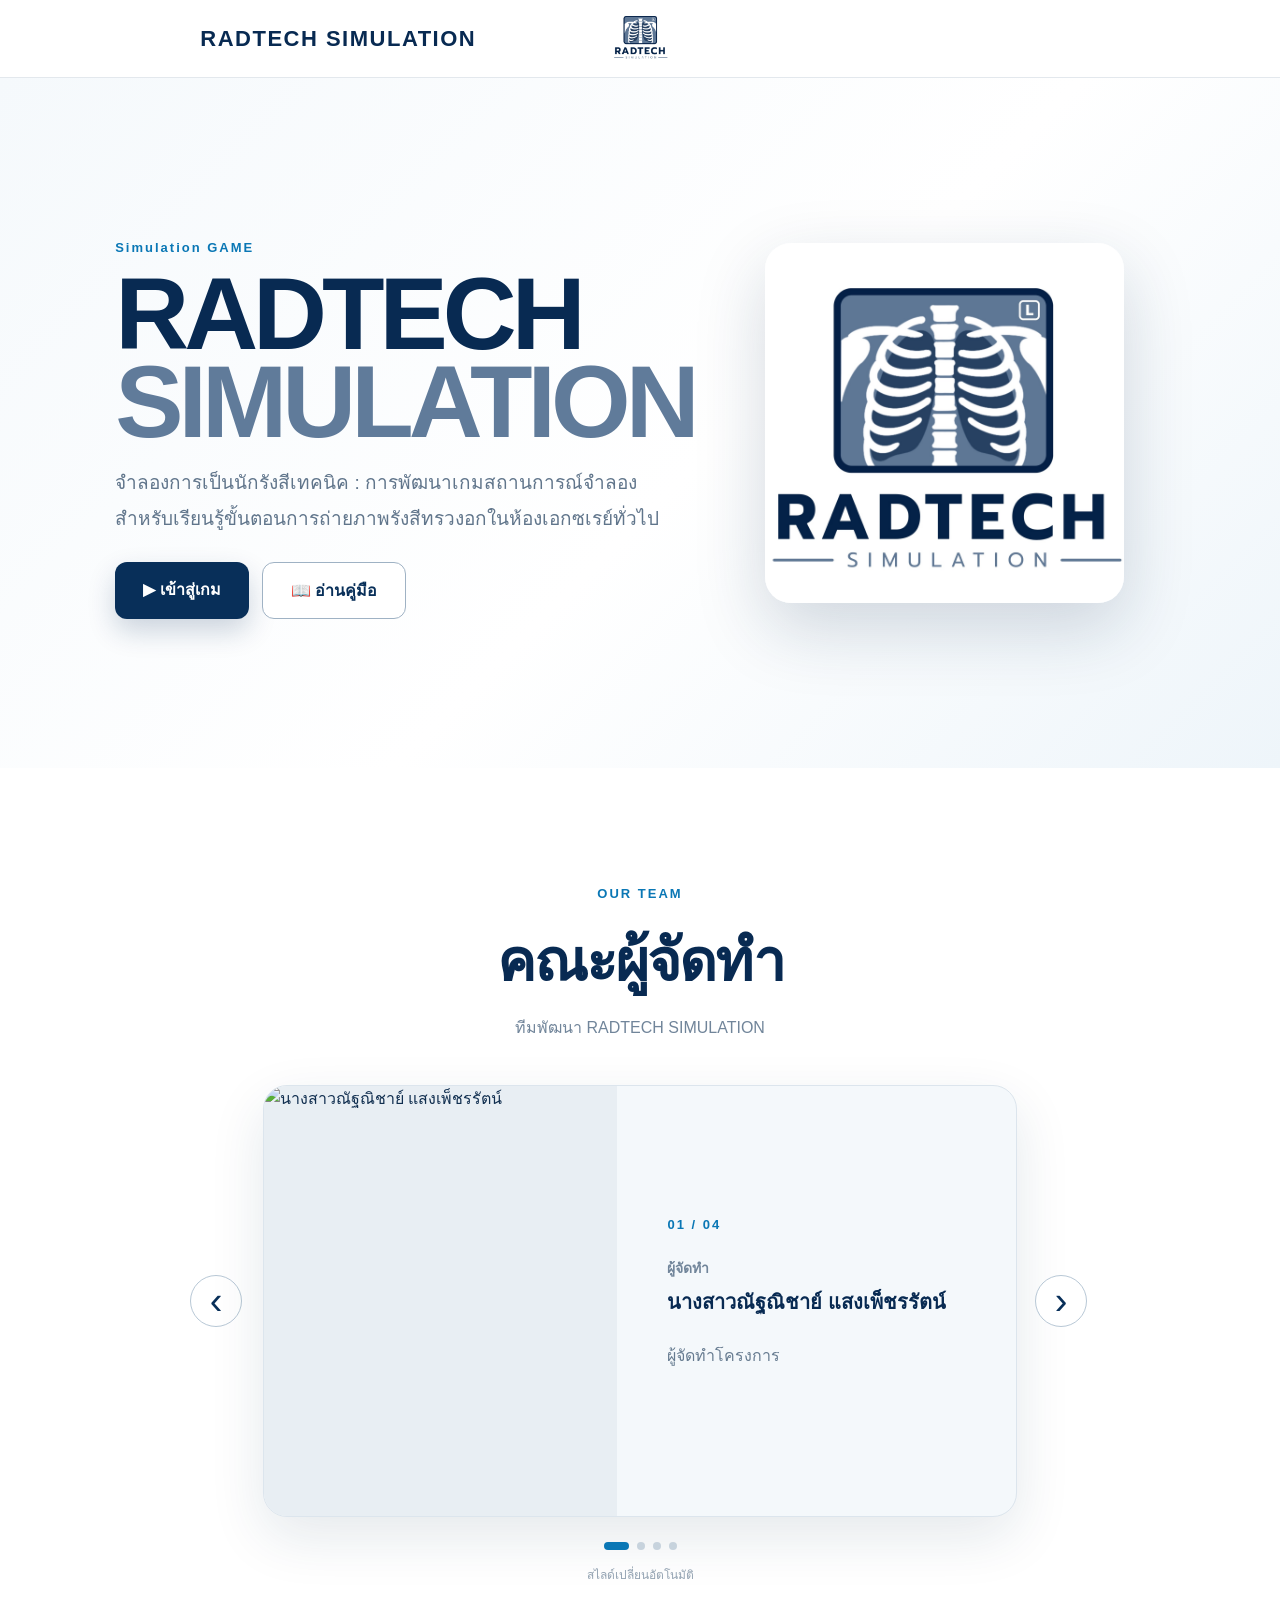
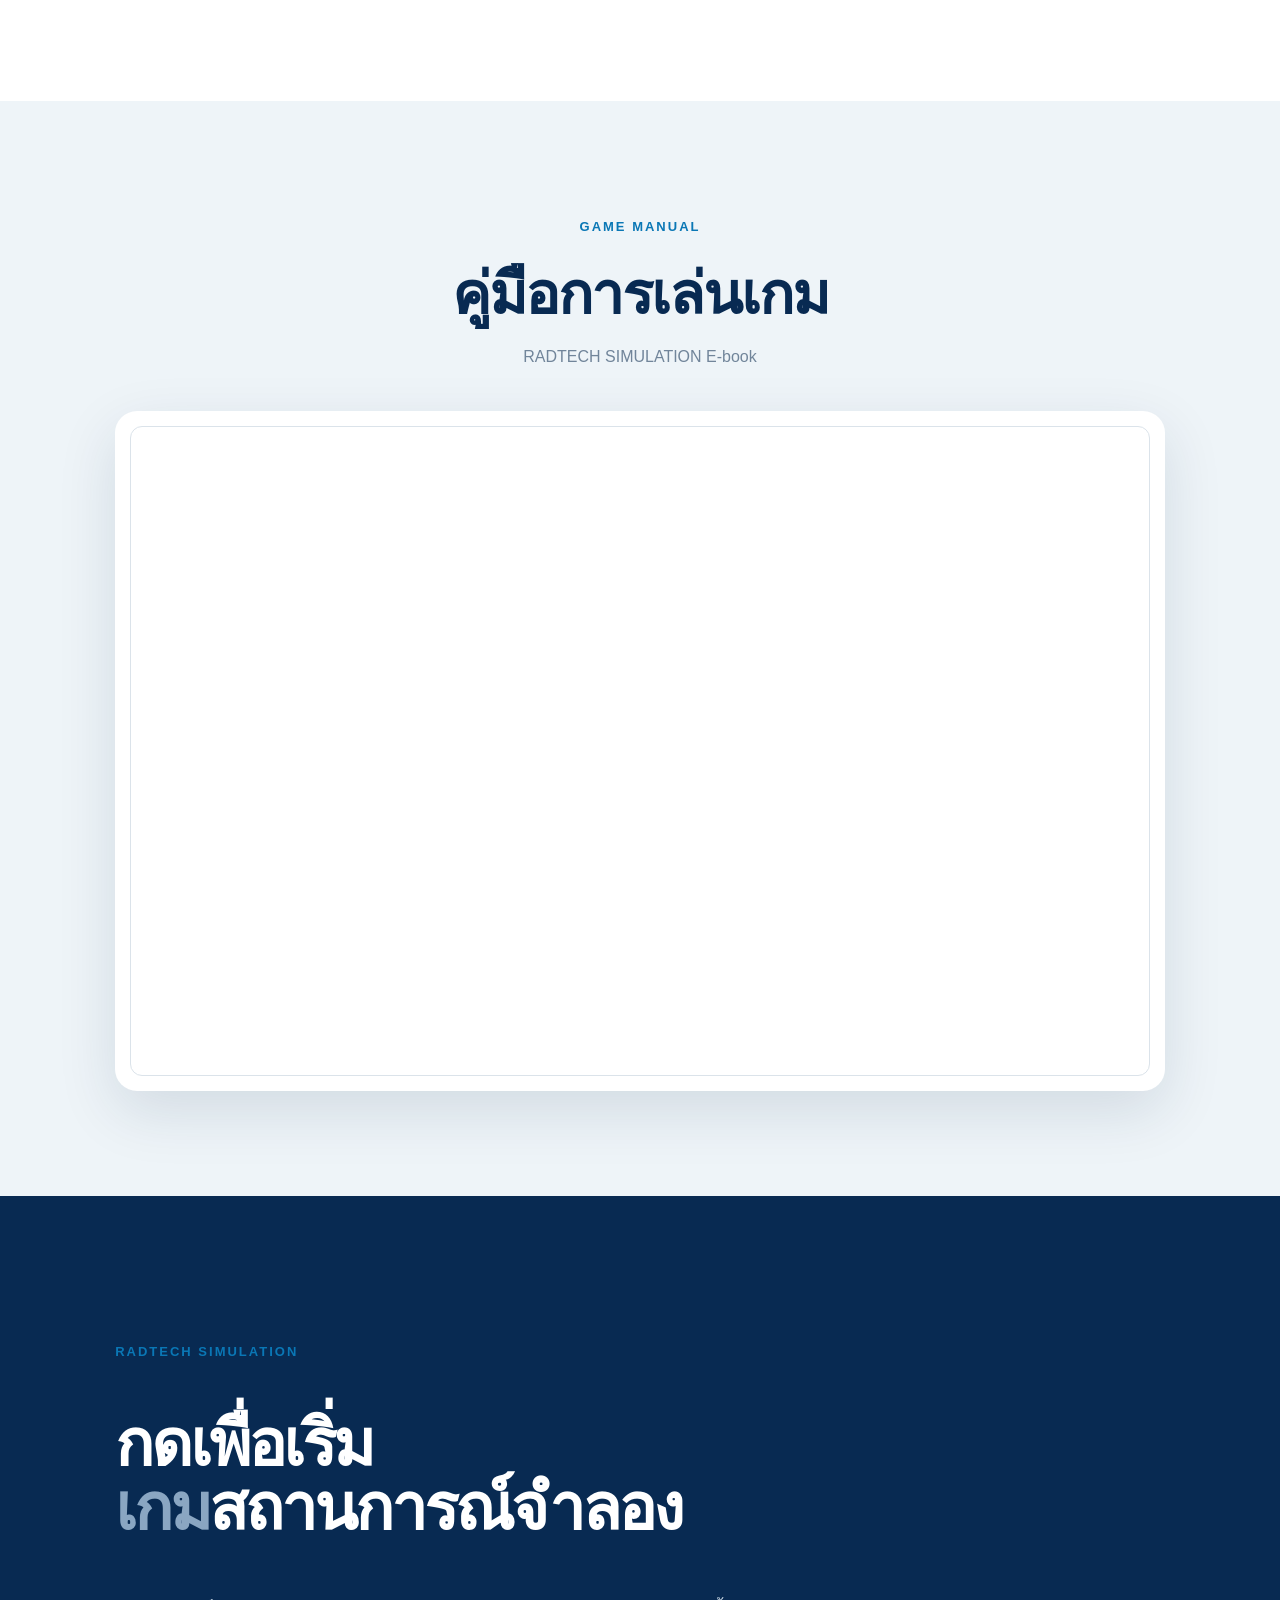
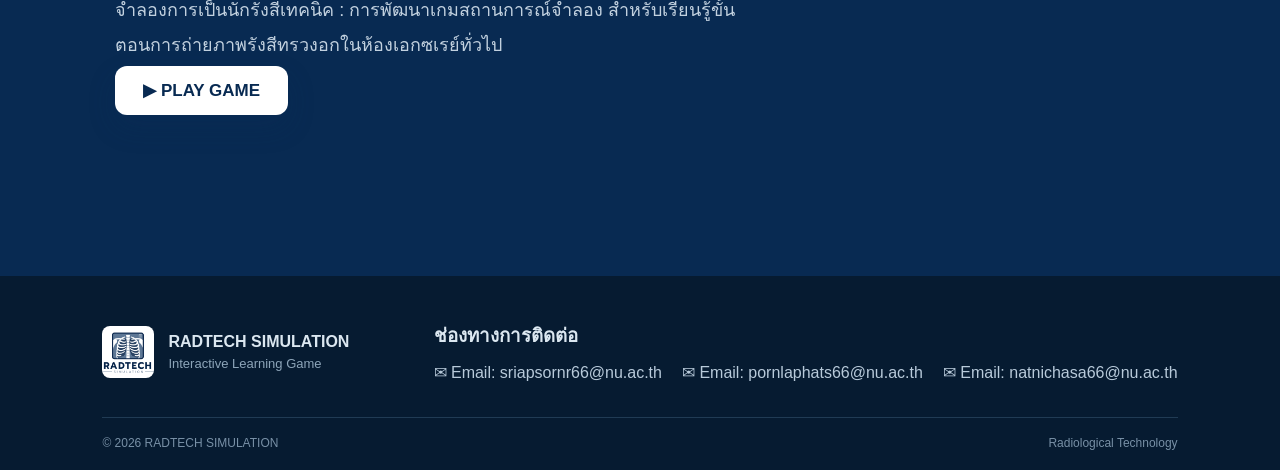
==== index.html @ d0ca0a6a "Update index.html" ====
<!DOCTYPE html>
<html lang="th">
<head>
  <meta charset="UTF-8">
  <meta name="viewport" content="width=device-width, initial-scale=1.0">
  <title>RADTECH SIMULATION</title>
  <link rel="stylesheet" href="style.css">
</head>
<body>

<header class="top-header">
  <button class="menu-button" onclick="toggleMenu()" aria-label="เปิดเมนู">☰</button>

  <div class="header-title">
    <strong>RADTECH SIMULATION</strong>
  </div>

  <a class="brand" href="#home" aria-label="RADTECH SIMULATION">
    <img src="logo.jpg" alt="RADTECH SIMULATION">
  </a>

  <nav id="mainNav">
    <a href="#home">หน้าแรก</a>
    <a href="#team">ผู้จัดทำ</a>
    <a href="#ebook">คู่มือ</a>
    <a href="#game">เข้าเกม</a>
    <a href="#contact">ติดต่อ</a>
  </nav>
</header>

<main>

<section id="home" class="hero">
  <div class="hero-content">
    <p class="eyebrow">Simulation GAME</p>
    <h1>RADTECH<br><span>SIMULATION</span></h1>
    <p class="hero-text">
      จำลองการเป็นนักรังสีเทคนิค : การพัฒนาเกมสถานการณ์จำลอง 
      สำหรับเรียนรู้ขั้นตอนการถ่ายภาพรังสีทรวงอกในห้องเอกซเรย์ทั่วไป
    </p>
    <div class="hero-buttons">
      <a class="primary-button" href="#game">▶ เข้าสู่เกม</a>
      <a class="outline-button" href="#ebook">📖 อ่านคู่มือ</a>
    </div>
  </div>

  <div class="hero-visual">
    <img src="logo.jpg" alt="RADTECH SIMULATION Logo">
  </div>
</section>

<section id="team" class="section team-section">
  <div class="section-heading">
    <p>OUR TEAM</p>
    <h2>คณะผู้จัดทำ</h2>
    <span>ทีมพัฒนา RADTECH SIMULATION</span>
  </div>

  <div class="team-slider">
    <button class="slider-arrow" onclick="changeMember(-1)" aria-label="ก่อนหน้า">‹</button>

    <div class="member-card">
      <div class="member-photo">
        <img id="memberImage" src="member1.jpg" alt="">
      </div>
      <div class="member-info">
        <div class="member-number" id="memberNumber">01 / 04</div>
        <div class="member-label" id="memberLabel">ผู้จัดทำ</div>
        <h3 id="memberName">นางสาวณัฐณิชาย์ แสงเพ็ชรรัตน์</h3>
        <p id="memberRole">ผู้จัดทำโครงการ</p>
      </div>
    </div>

    <button class="slider-arrow" onclick="changeMember(1)" aria-label="ถัดไป">›</button>
  </div>

  <div class="dots" id="dots"></div>
  <p class="slide-note">สไลด์เปลี่ยนอัตโนมัติ </p>
</section>

<section id="ebook" class="section ebook-section">
  <div class="section-heading">
    <p>GAME MANUAL</p>
    <h2>คู่มือการเล่นเกม</h2>
    <span>RADTECH SIMULATION E-book</span>
  </div>

  <div class="ebook-frame">
    <iframe
      allowfullscreen="allowfullscreen"
      allow="autoplay; fullscreen; clipboard-write"
      scrolling="no"
      class="fp-iframe"
      src="https://heyzine.com/flip-book/8b593a2b50.html"
      title="RADTECH SIMULATION Game Manual">
    </iframe>
  </div>
</section>

<section id="game" class="game-section">
  <div class="game-content">
    <p>RADTECH SIMULATION</p>
    <h2>กดเพื่อเริ่ม<br><span>เกม</span>สถานการณ์จำลอง </h2>
    <p>
      จำลองการเป็นนักรังสีเทคนิค : การพัฒนาเกมสถานการณ์จำลอง 
      สำหรับเรียนรู้ขั้นตอนการถ่ายภาพรังสีทรวงอกในห้องเอกซเรย์ทั่วไป
    </p>
    <a class="game-button" href="https://radtechsimulation.itch.io/radtech-simulation" target="_blank" rel="noopener noreferrer">▶ PLAY GAME</a>
    <div id="gameMessage"></div>
  </div>

  <div class="game-preview">
    <div class="crosshair">+</div>
    <div class="preview-text">
      <strong>RADTECH</strong>
      <span>SIMULATION</span>
    </div>
  </div>
</section>

</main>

<footer id="contact">
  <div class="footer-main">
    <div class="footer-brand">
      <img src="logo.jpg" alt="RADTECH SIMULATION">
      <div>
        <strong>RADTECH SIMULATION</strong>
        <span>Interactive Learning Game</span>
      </div>
    </div>

    <div class="contact-area">
      <h3>ช่องทางการติดต่อ</h3>
      <div class="contact-links">
        <a href="mailto:sriapsornr66@nu.ac.th">✉ Email: sriapsornr66@nu.ac.th</a>
        <a href="mailto:pornlaphats66@nu.ac.th">✉ Email: pornlaphats66@nu.ac.th</a>
        <a href="mailto:natnichasa66@nu.ac.th">✉ Email: natnichasa66@nu.ac.th</a>
      </div>
    </div>
  </div>

  <div class="footer-bottom">
    <span>© 2026 RADTECH SIMULATION</span>
    <span>Radiological Technology</span>
  </div>
</footer>

<script src="script.js"></script>
</body>
</html>
---- style.css ----
*{box-sizing:border-box}
html{scroll-behavior:smooth}
body{margin:0;font-family:-apple-system,BlinkMacSystemFont,"Segoe UI","Noto Sans Thai",sans-serif;color:#102e4f;background:#fff}
.top-header{height:78px;padding:0 5%;position:sticky;top:0;z-index:100;display:grid;grid-template-columns:1fr auto 1fr;align-items:center;background:rgba(255,255,255,.96);backdrop-filter:blur(14px);border-bottom:1px solid #e3e8ed}
.brand{justify-self:end;display:block}
.brand img{width:55px;height:55px;object-fit:cover;border-radius:8px}
.header-title{text-align:center;line-height:1.05;letter-spacing:1.5px}
.header-title span{display:block;font-size:15px;color:#667f9a;font-weight:700}
.header-title strong{display:block;color:#082a52;font-size:22px;font-weight:900}
.menu-button{justify-self:start;display:none;border:0;background:none;font-size:26px;color:#082a52}
nav{position:absolute;right:7%;top:78px;display:none;flex-direction:column;gap:0;background:#fff;border:1px solid #dce5ec;border-radius:0 0 12px 12px;box-shadow:0 15px 35px rgba(12,45,74,.12);overflow:hidden}
nav.open{display:flex}
nav a{padding:13px 22px;text-decoration:none;color:#214665;font-weight:700}
nav a:hover{background:#edf5fb;color:#0c75b8}

.hero{min-height:690px;padding:80px 9%;display:grid;grid-template-columns:1.05fr .95fr;gap:50px;align-items:center;background:linear-gradient(135deg,#f5f9fc,#fff 55%,#eef5fa)}
.eyebrow,.section-heading p,.game-content>p:first-child{color:#0a77b5;font-size:13px;font-weight:900;letter-spacing:2px}
.hero h1{margin:15px 0;font-size:clamp(58px,8vw,105px);line-height:.86;letter-spacing:-5px;color:#082a52}
.hero h1 span{color:#607b9a}
.hero-text{max-width:650px;font-size:19px;line-height:1.9;color:#60758b}
.hero-buttons{display:flex;gap:13px;flex-wrap:wrap;margin-top:25px}
.primary-button,.outline-button,.game-button{padding:15px 28px;border-radius:12px;text-decoration:none;font-weight:900;cursor:pointer}
.primary-button,.game-button{background:#082f59;color:#fff;box-shadow:0 12px 28px rgba(8,47,89,.2);border:0}
.outline-button{color:#082f59;background:#fff;border:1px solid #9fb2c4}
.hero-visual{position:relative;display:flex;align-items:center;justify-content:center}
.hero-visual img{width:min(470px,90%);aspect-ratio:1/1;object-fit:cover;border-radius:26px;box-shadow:0 25px 70px rgba(15,46,78,.18)}
.visual-caption{position:absolute;bottom:25px;background:rgba(8,42,82,.9);color:#fff;padding:10px 18px;border-radius:999px;font-size:11px;font-weight:900;letter-spacing:2px}

.section{padding:105px 9%}
.team-section{background:#fff}
.section-heading{text-align:center;margin-bottom:45px}
.section-heading h2{margin:8px 0;font-size:clamp(36px,5vw,58px);letter-spacing:-2px;color:#082a52}
.section-heading span{color:#71859a}
.team-slider{max-width:900px;margin:auto;display:grid;grid-template-columns:55px 1fr 55px;align-items:center;gap:18px}
.member-card{min-height:430px;display:grid;grid-template-columns:47% 53%;overflow:hidden;border-radius:24px;background:#f4f8fb;border:1px solid #dce5ed;box-shadow:0 20px 55px rgba(18,52,82,.11)}
.member-photo{min-height:430px;background:#e8eef3;display:flex;align-items:center;justify-content:center}
.member-photo img{width:100%;height:100%;object-fit:cover}
.member-info{padding:50px;display:flex;flex-direction:column;justify-content:center}
.member-number{font-size:13px;color:#0a77b5;font-weight:900;letter-spacing:2px}
.member-label{margin-top:25px;color:#71859a;font-size:14px;font-weight:800}
.member-info h3{margin:10px 0;font-size:20px;line-height:1.35;color:#082a52}
.member-info p{color:#667b90;line-height:1.7}
.slider-arrow{width:52px;height:52px;border-radius:50%;border:1px solid #b8c8d6;background:#fff;color:#082f59;font-size:38px;cursor:pointer}
.slider-arrow:hover{background:#082f59;color:#fff}
.dots{display:flex;justify-content:center;gap:8px;margin-top:25px}
.dot{width:8px;height:8px;border-radius:50%;background:#c7d3dd;cursor:pointer}
.dot.active{width:25px;border-radius:10px;background:#0a77b5}
.slide-note{text-align:center;color:#91a1b0;font-size:12px;margin-top:15px}

.ebook-section{background:#eef4f8}
.ebook-frame{max-width:1150px;margin:auto;background:#fff;padding:15px;border-radius:22px;box-shadow:0 20px 60px rgba(12,45,74,.12)}
.fp-iframe{display:block;border:1px solid #dbe3ea;width:100%;height:650px;border-radius:12px}

.game-section{min-height:680px;padding:100px 9%;display:grid;grid-template-columns:1fr;gap:75px;align-items:center;background:#082a52;color:#fff}
.game-content h2{font-size:clamp(42px,5vw,70px);line-height:1;letter-spacing:-3px}
.game-content h2 span{color:#8aa6c2}
.game-content>p:not(:first-child){max-width:650px;color:#c2d1df;font-size:18px;line-height:1.9}
.game-button{margin-top:15px;background:#fff;color:#082a52;font-size:17px}
#gameMessage{min-height:25px;margin-top:15px;color:#9fc6e4}
.game-preview{height:390px;border-radius:25px;border:1px solid #456887;background:radial-gradient(circle at center,#294d70,#071f3b 65%);display:none;}
.crosshair{font-size:52px;opacity:.7}
.preview-text{position:absolute;bottom:35px;text-align:center;letter-spacing:3px}
.preview-text strong,.preview-text span{display:block}
.preview-text span{color:#9db8cf;font-size:12px}

footer{padding:45px 8% 20px;background:#061b31;color:#dbe7f0}
.footer-main{display:flex;justify-content:space-between;align-items:center;gap:40px;flex-wrap:wrap}
.footer-brand{display:flex;align-items:center;gap:14px}
.footer-brand img{width:52px;height:52px;object-fit:cover;border-radius:8px}
.footer-brand strong,.footer-brand span{display:block}
.footer-brand span{margin-top:5px;color:#8da5b9;font-size:13px}
.contact-area h3{margin:0 0 13px}
.contact-links{display:flex;gap:20px;flex-wrap:wrap}
.contact-links a{color:#b8cada;text-decoration:none}
.contact-links a:hover{color:#fff}
.footer-bottom{margin-top:35px;padding-top:18px;border-top:1px solid #203b54;display:flex;justify-content:space-between;color:#7890a6;font-size:12px}

@media(max-width:850px){
.top-header{height:68px}
.menu-button{display:block}
.brand img{width:46px;height:46px}
.header-title strong{font-size:17px}
nav{top:68px;left:5%;right:5%}
.hero,.game-section{grid-template-columns:1fr}
.hero{padding-top:55px}
.hero-visual{order:-1}
.hero-visual img{width:min(330px,80vw)}
.hero h1{letter-spacing:-3px}
.section{padding:75px 7%}
.team-slider{grid-template-columns:40px 1fr 40px;gap:7px}
.slider-arrow{width:40px;height:40px;font-size:29px}
.member-card{grid-template-columns:1fr}
.member-photo{min-height:310px;max-height:360px}
.member-info{padding:32px}
.member-info h3{font-size:24px}
.fp-iframe{height:520px}
.game-preview{height:300px}
.footer-bottom{flex-direction:column;gap:8px}
}
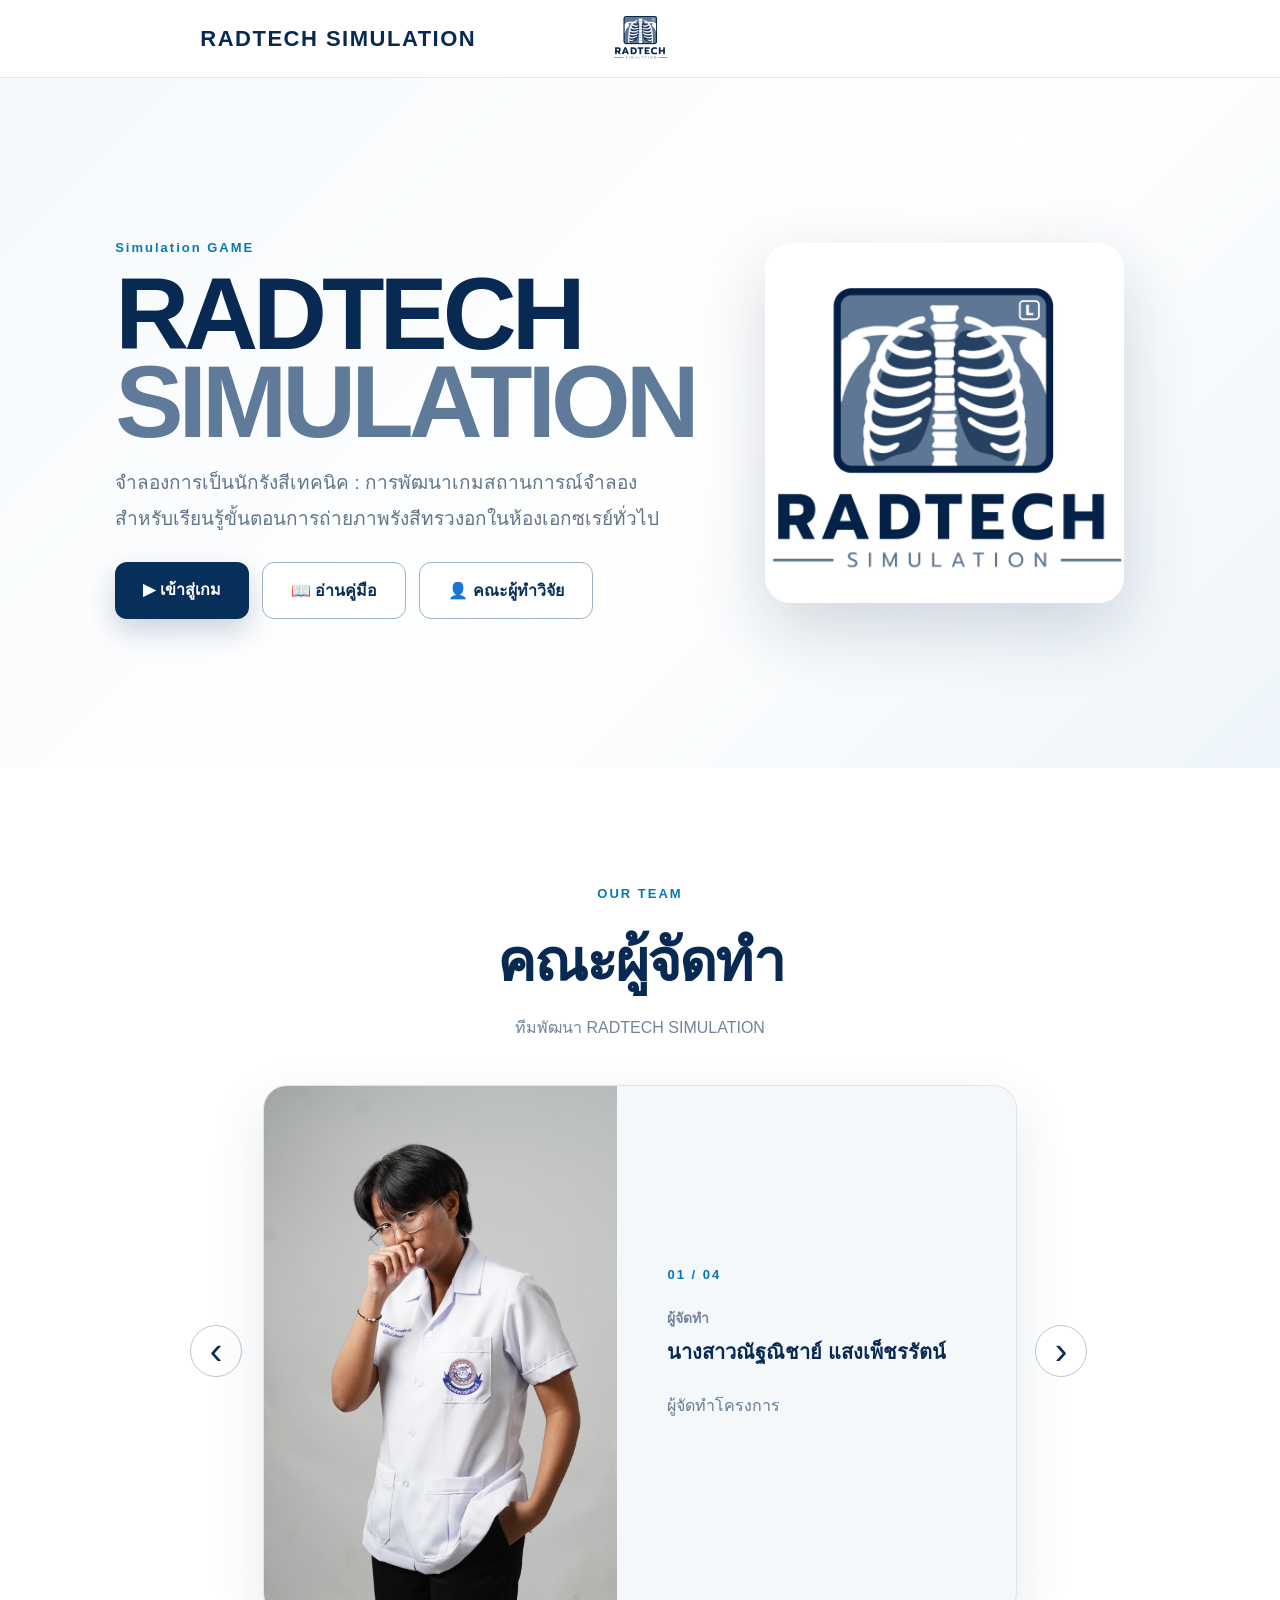
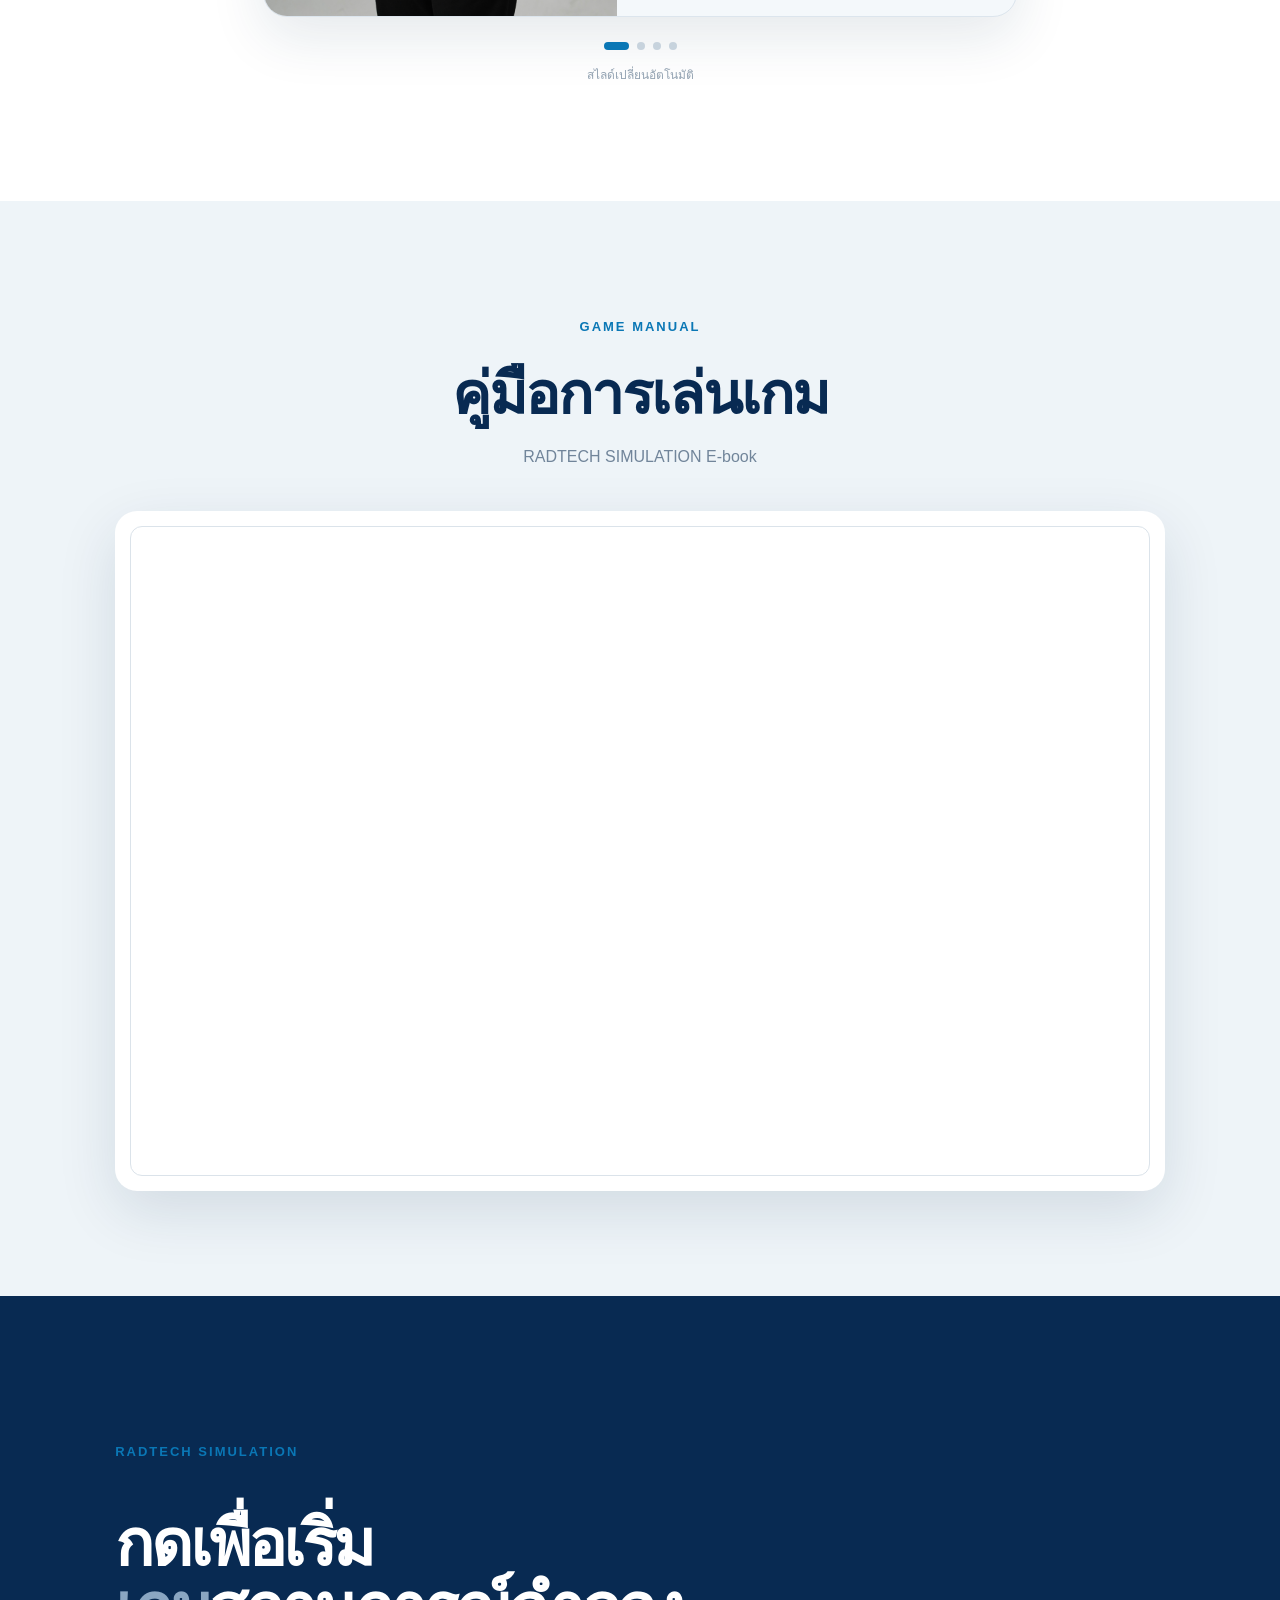
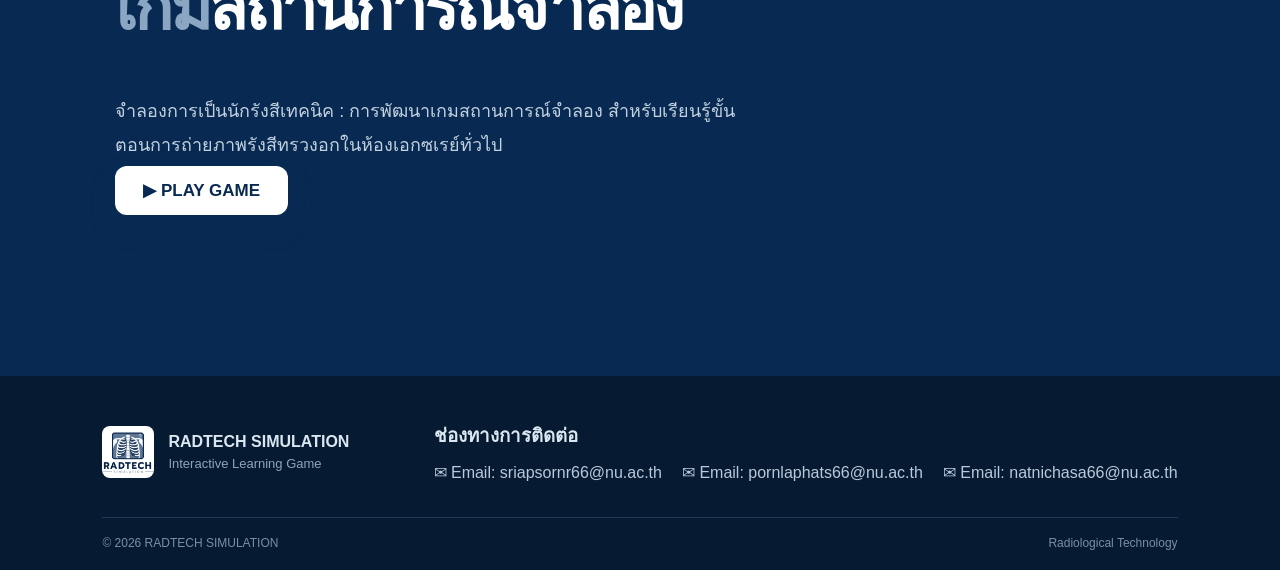
==== commit 9dc9f190: "Update index.html" ====
--- a/index.html
+++ b/index.html
@@ -41,6 +41,7 @@
     <div class="hero-buttons">
       <a class="primary-button" href="#game">▶ เข้าสู่เกม</a>
       <a class="outline-button" href="#ebook">📖 อ่านคู่มือ</a>
+      <a class="outline-button" href="#ebook">👤 คณะผู้ทำวิจัย</a>
     </div>
   </div>
 
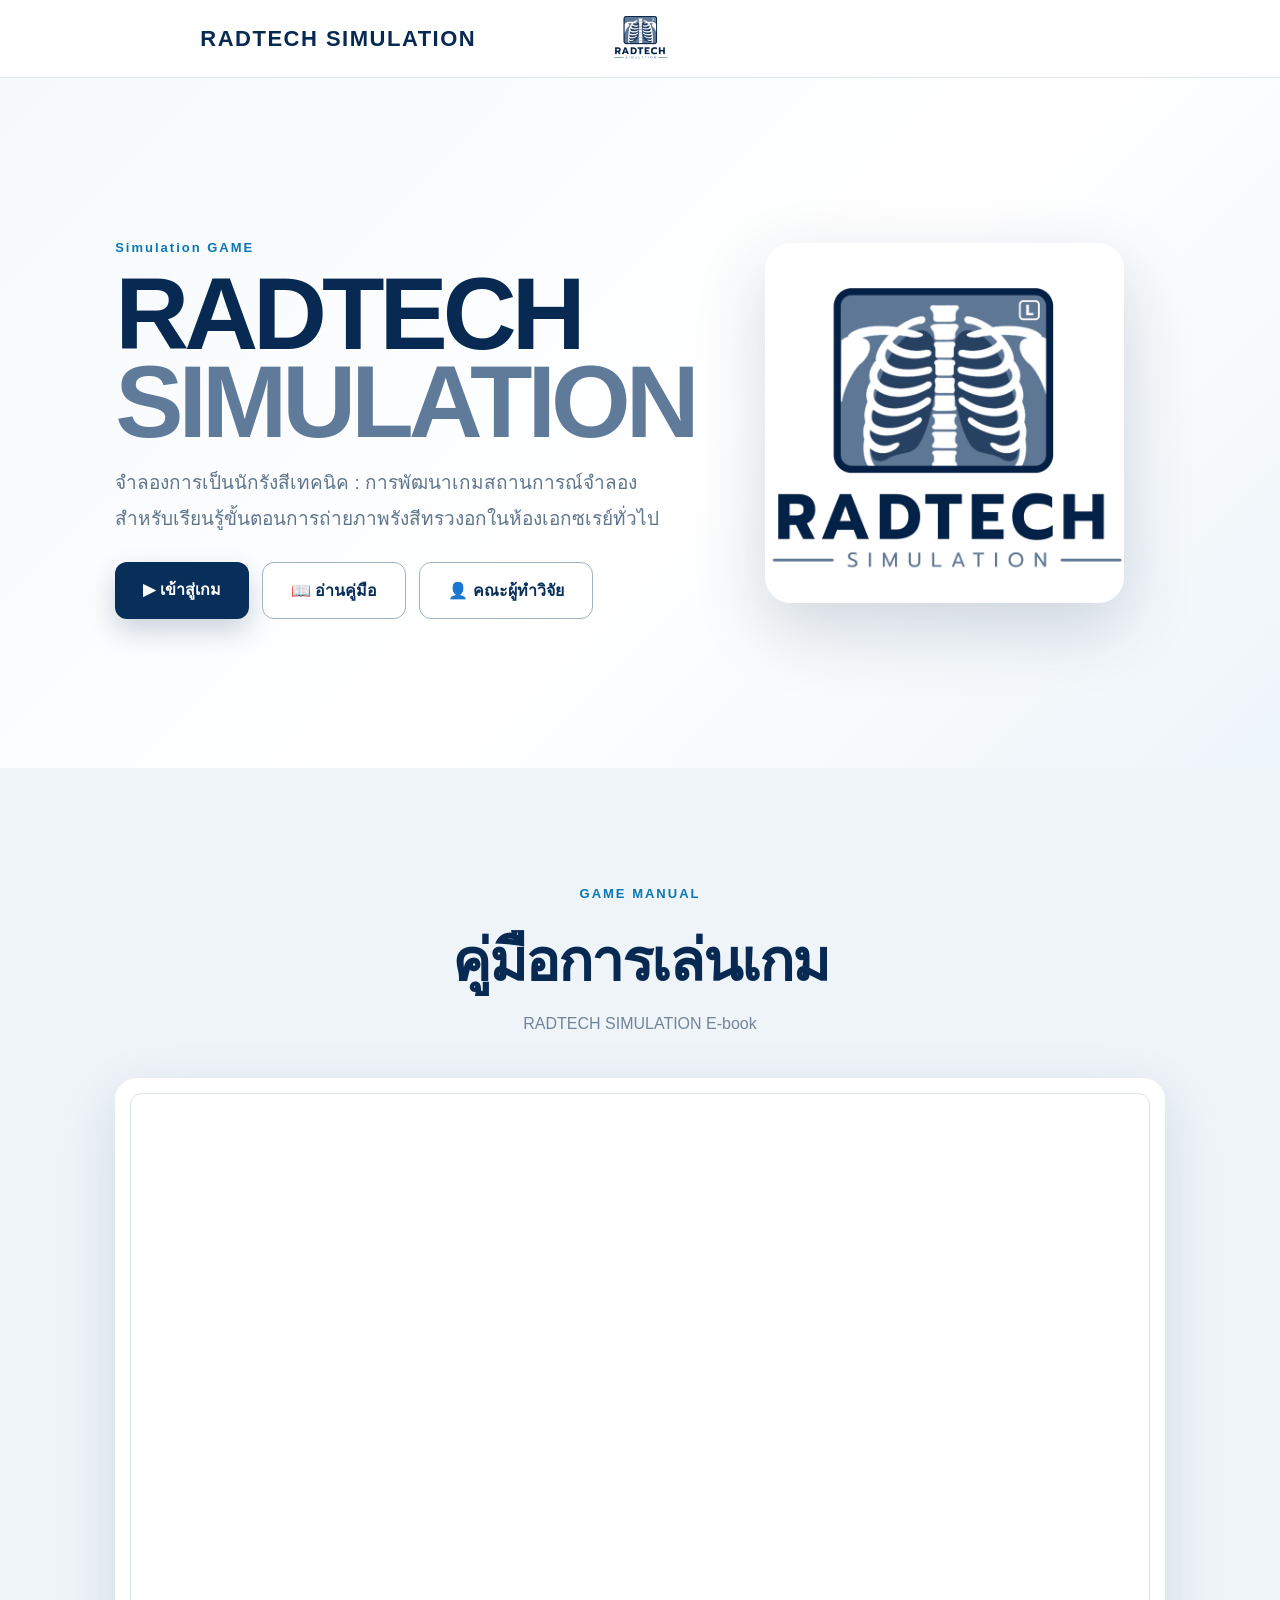
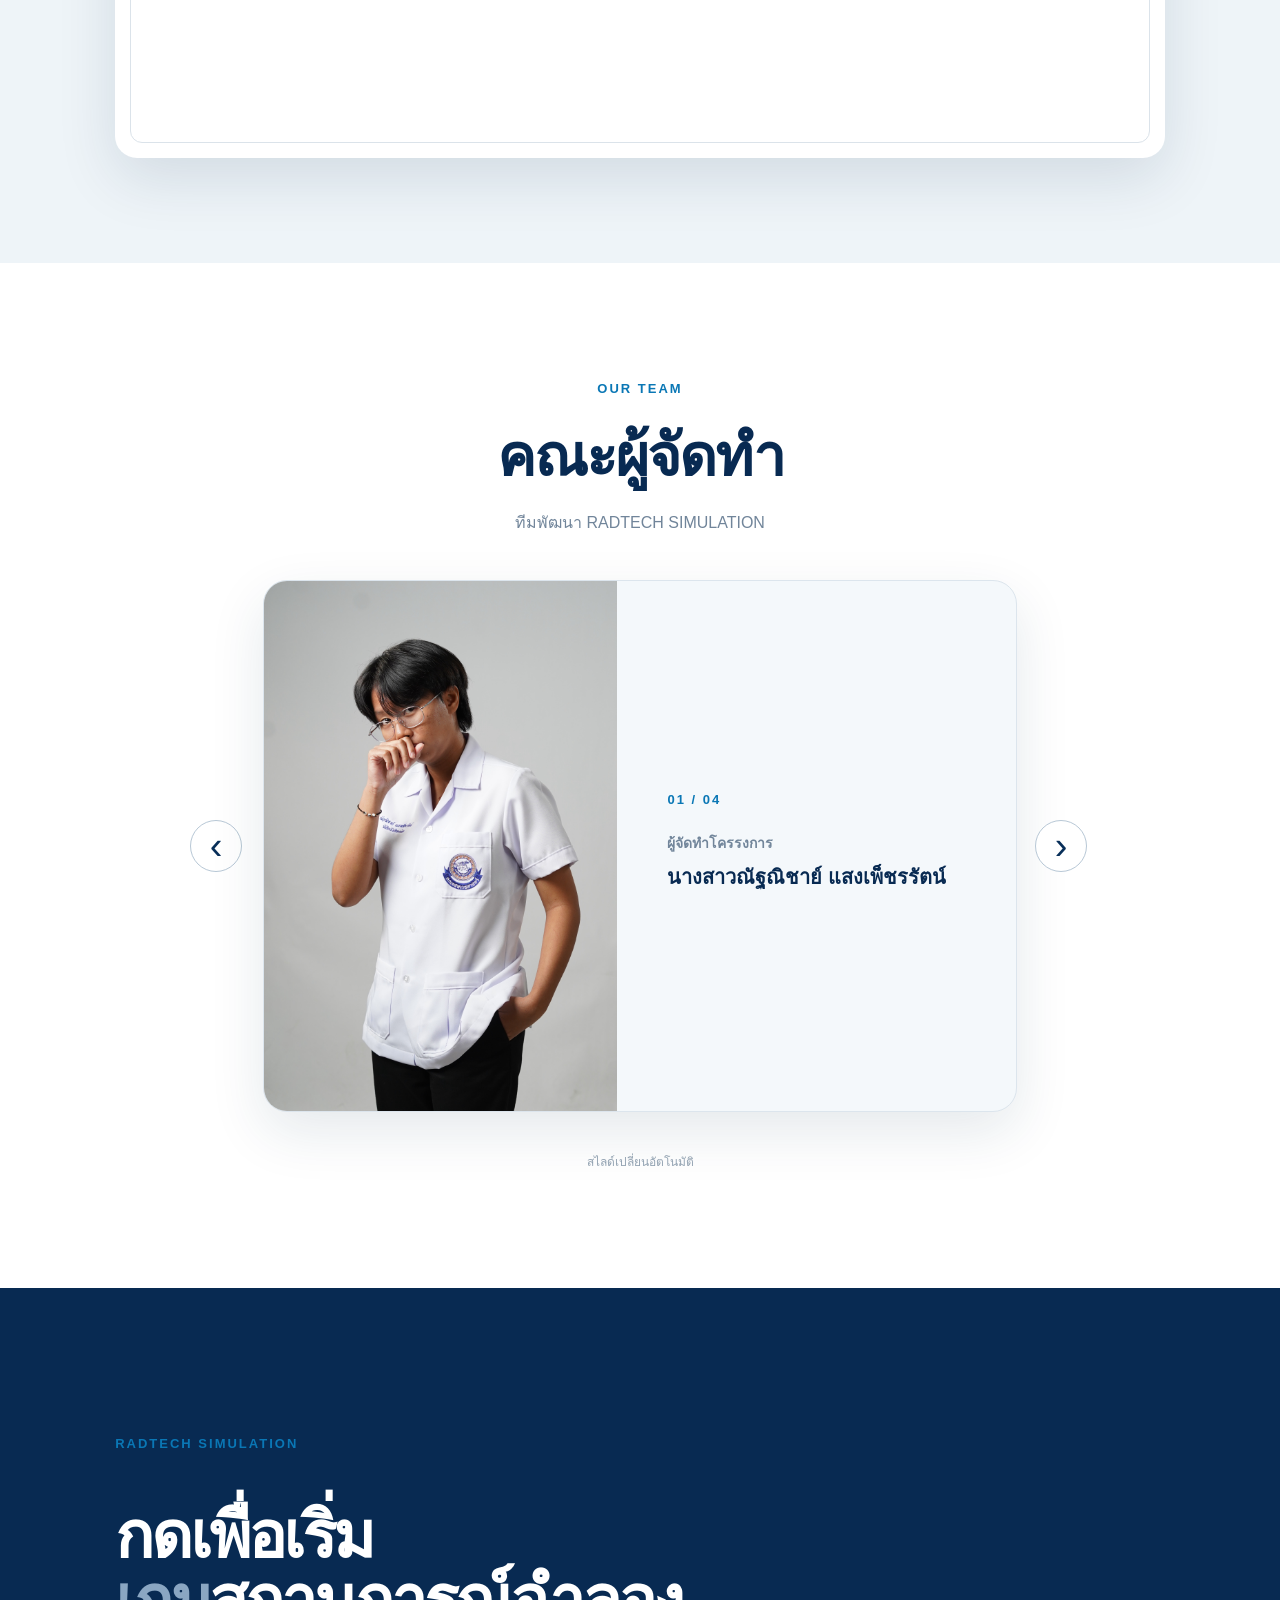
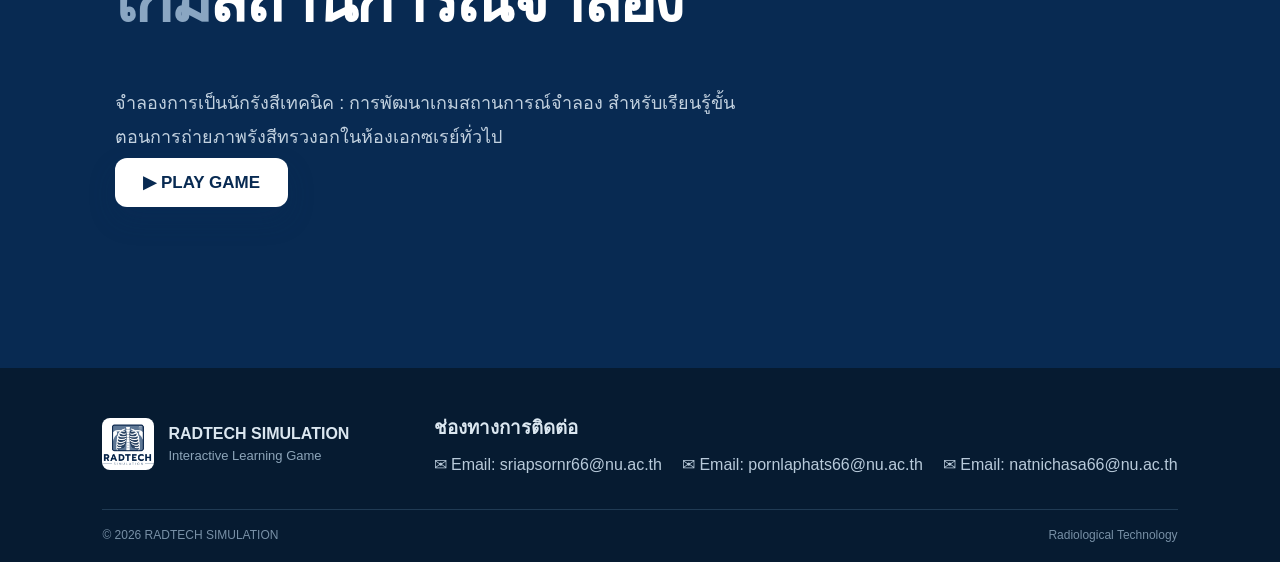
==== commit 91561c60: "Update index.html" ====
--- a/index.html
+++ b/index.html
@@ -41,7 +41,7 @@
     <div class="hero-buttons">
       <a class="primary-button" href="#game">▶ เข้าสู่เกม</a>
       <a class="outline-button" href="#ebook">📖 อ่านคู่มือ</a>
-      <a class="outline-button" href="#ebook">👤 คณะผู้ทำวิจัย</a>
+      <a class="outline-button" href="#ourteams">👤 คณะผู้ทำวิจัย</a>
     </div>
   </div>
 
@@ -50,34 +50,6 @@
   </div>
 </section>
 
-<section id="team" class="section team-section">
-  <div class="section-heading">
-    <p>OUR TEAM</p>
-    <h2>คณะผู้จัดทำ</h2>
-    <span>ทีมพัฒนา RADTECH SIMULATION</span>
-  </div>
-
-  <div class="team-slider">
-    <button class="slider-arrow" onclick="changeMember(-1)" aria-label="ก่อนหน้า">‹</button>
-
-    <div class="member-card">
-      <div class="member-photo">
-        <img id="memberImage" src="member1.jpg" alt="">
-      </div>
-      <div class="member-info">
-        <div class="member-number" id="memberNumber">01 / 04</div>
-        <div class="member-label" id="memberLabel">ผู้จัดทำ</div>
-        <h3 id="memberName">นางสาวณัฐณิชาย์ แสงเพ็ชรรัตน์</h3>
-        <p id="memberRole">ผู้จัดทำโครงการ</p>
-      </div>
-    </div>
-
-    <button class="slider-arrow" onclick="changeMember(1)" aria-label="ถัดไป">›</button>
-  </div>
-
-  <div class="dots" id="dots"></div>
-  <p class="slide-note">สไลด์เปลี่ยนอัตโนมัติ </p>
-</section>
 
 <section id="ebook" class="section ebook-section">
   <div class="section-heading">
@@ -96,6 +68,34 @@
       title="RADTECH SIMULATION Game Manual">
     </iframe>
   </div>
+</section>
+
+  <section id="team" class="section team-section">
+  <div class="section-heading">
+    <p>OUR TEAM</p>
+    <h2>คณะผู้จัดทำ</h2>
+    <span>ทีมพัฒนา RADTECH SIMULATION</span>
+  </div>
+
+  <div class="team-slider">
+    <button class="slider-arrow" onclick="changeMember(-1)" aria-label="ก่อนหน้า">‹</button>
+
+    <div class="member-card">
+      <div class="member-photo">
+        <img id="memberImage" src="member1.jpg" alt="">
+      </div>
+      <div class="member-info">
+        <div class="member-number" id="memberNumber">01 / 04</div>
+        <div class="member-label" id="memberLabel">ผู้จัดทำโครรงการ</div>
+        <h3 id="memberName">นางสาวณัฐณิชาย์ แสงเพ็ชรรัตน์</h3>
+      </div>
+    </div>
+
+    <button class="slider-arrow" onclick="changeMember(1)" aria-label="ถัดไป">›</button>
+  </div>
+
+  <div class="dots" id="dots"></div>
+  <p class="slide-note">สไลด์เปลี่ยนอัตโนมัติ </p>
 </section>
 
 <section id="game" class="game-section">
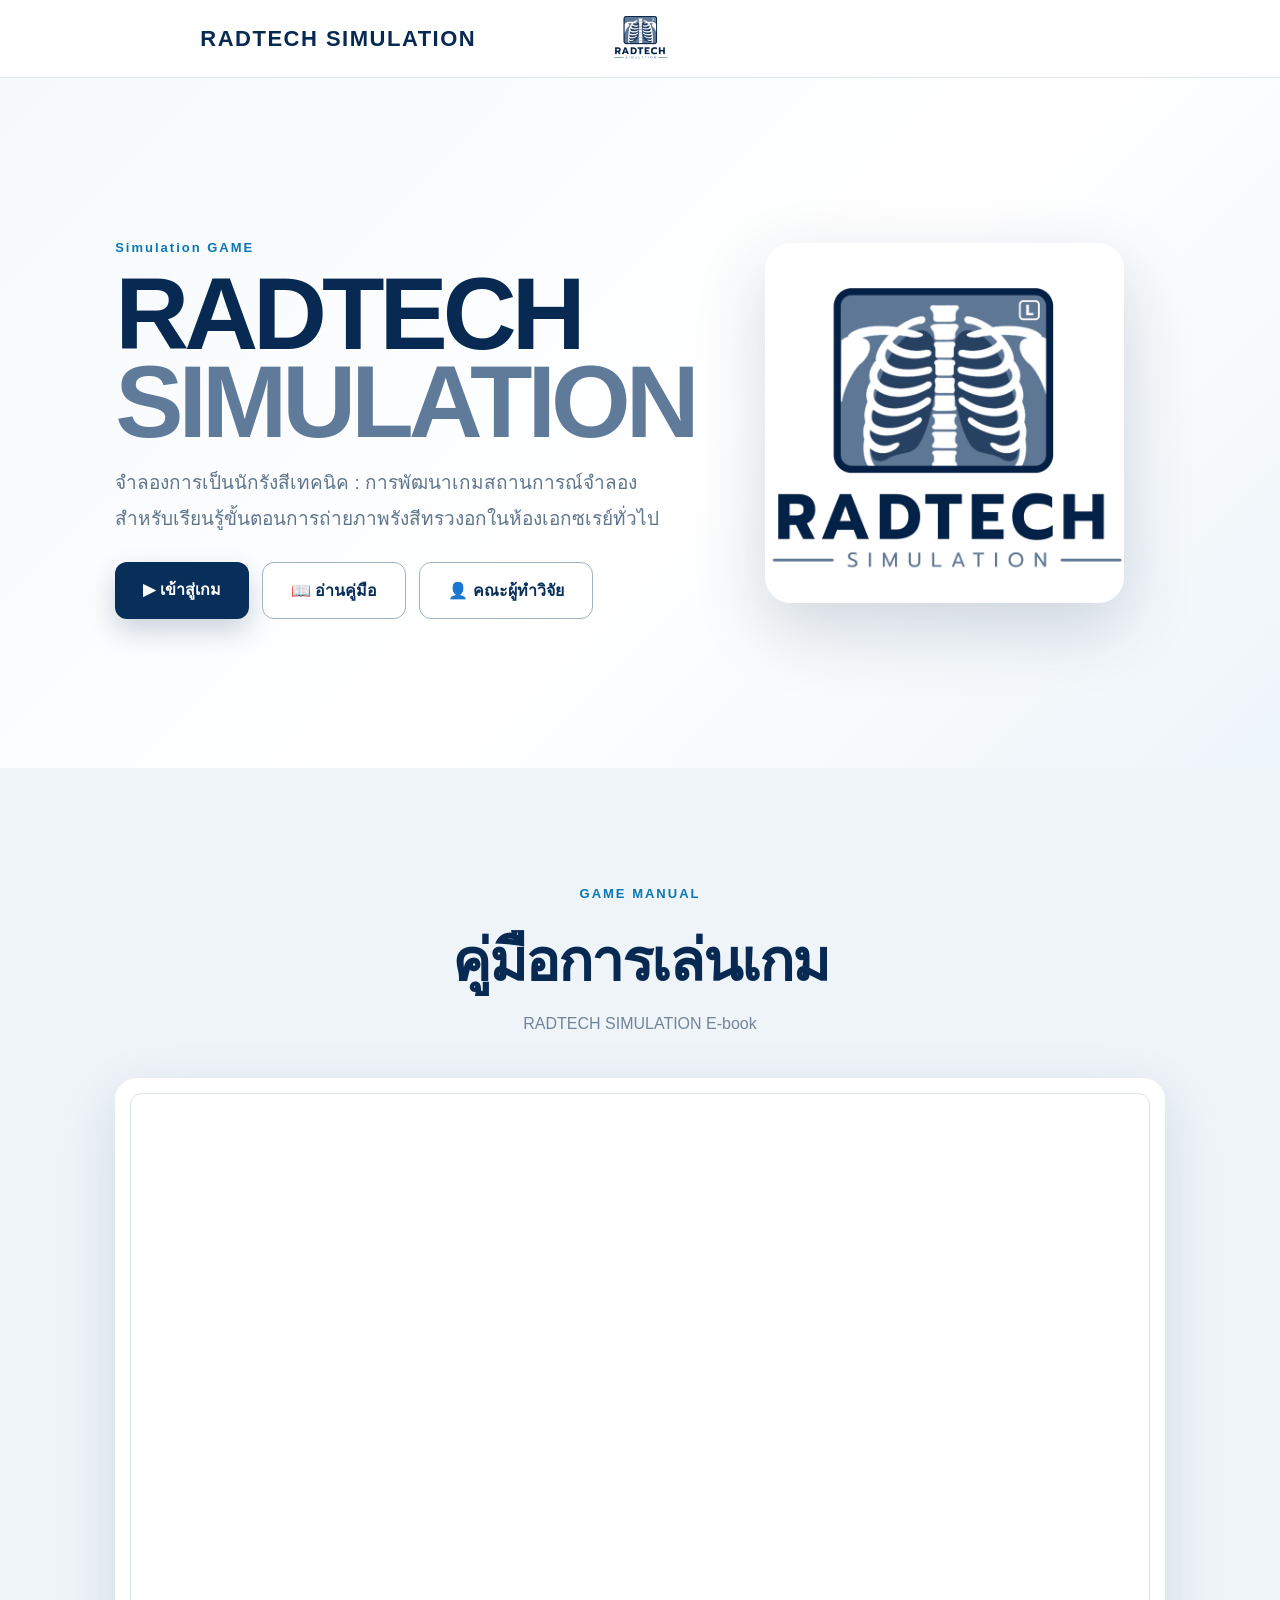
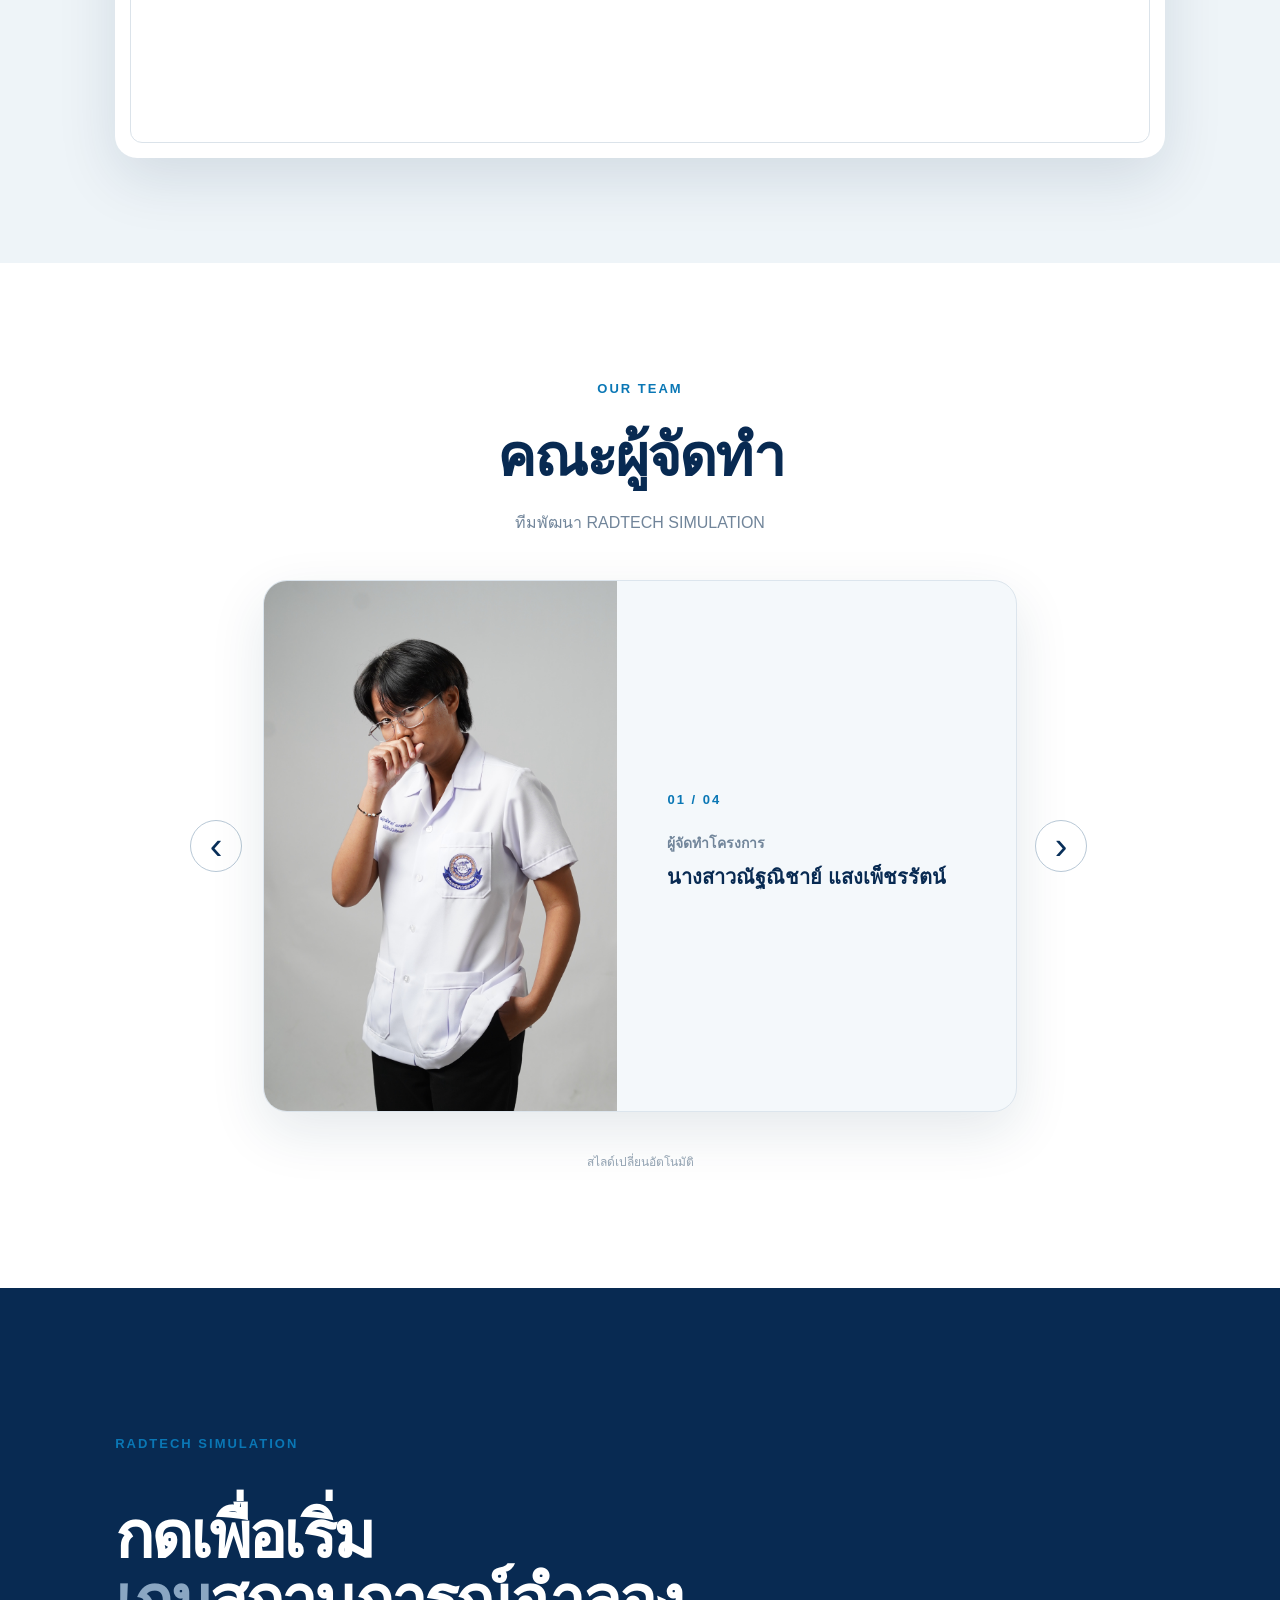
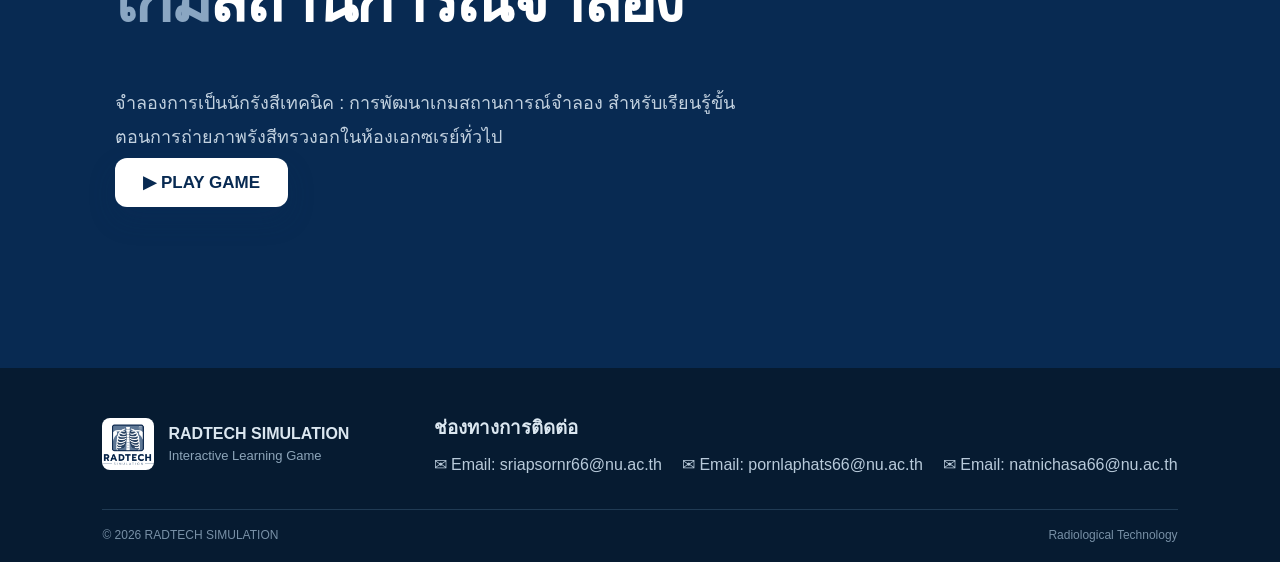
==== commit 72c645aa: "Update index.html" ====
--- a/index.html
+++ b/index.html
@@ -41,7 +41,7 @@
     <div class="hero-buttons">
       <a class="primary-button" href="#game">▶ เข้าสู่เกม</a>
       <a class="outline-button" href="#ebook">📖 อ่านคู่มือ</a>
-      <a class="outline-button" href="#ourteams">👤 คณะผู้ทำวิจัย</a>
+      <a class="outline-button" href="#team">👤 คณะผู้ทำวิจัย</a>
     </div>
   </div>
 
@@ -86,7 +86,7 @@
       </div>
       <div class="member-info">
         <div class="member-number" id="memberNumber">01 / 04</div>
-        <div class="member-label" id="memberLabel">ผู้จัดทำโครรงการ</div>
+        <div class="member-label" id="memberLabel">ผู้จัดทำโครงการ</div>
         <h3 id="memberName">นางสาวณัฐณิชาย์ แสงเพ็ชรรัตน์</h3>
       </div>
     </div>
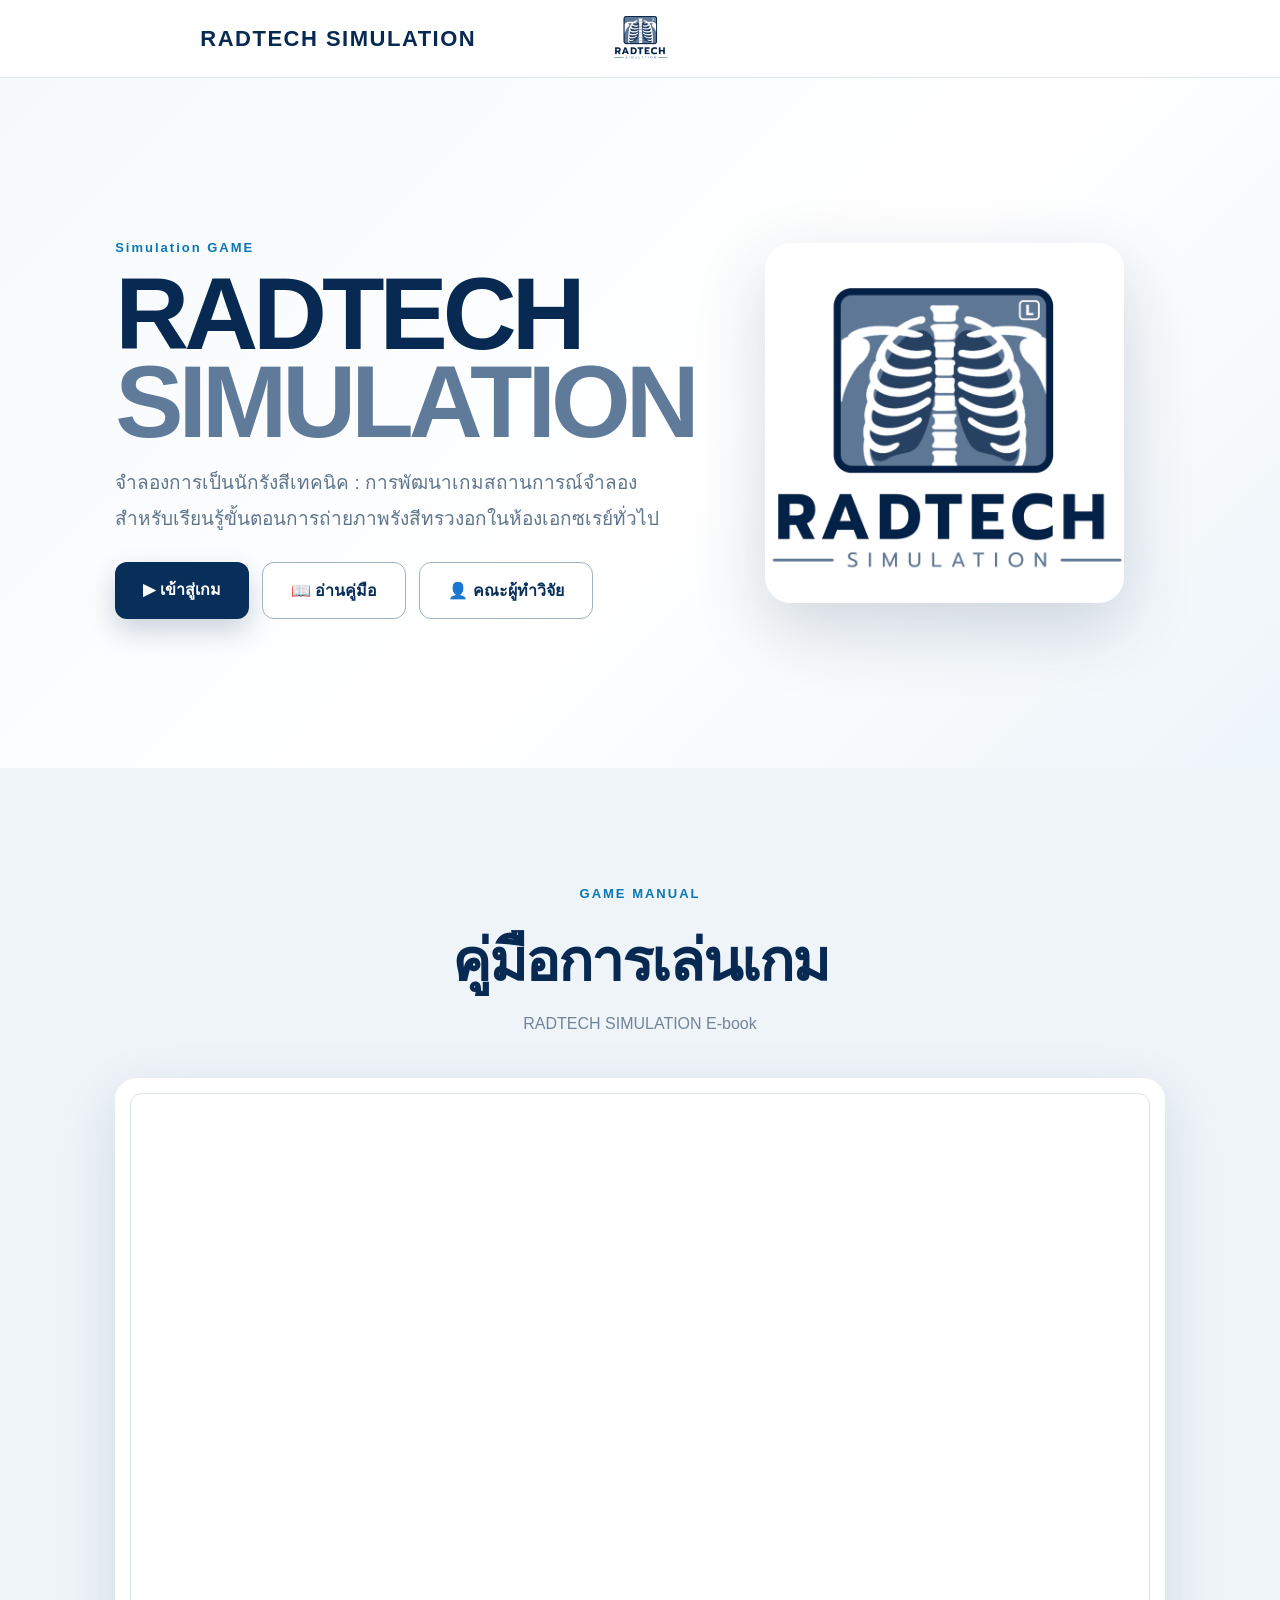
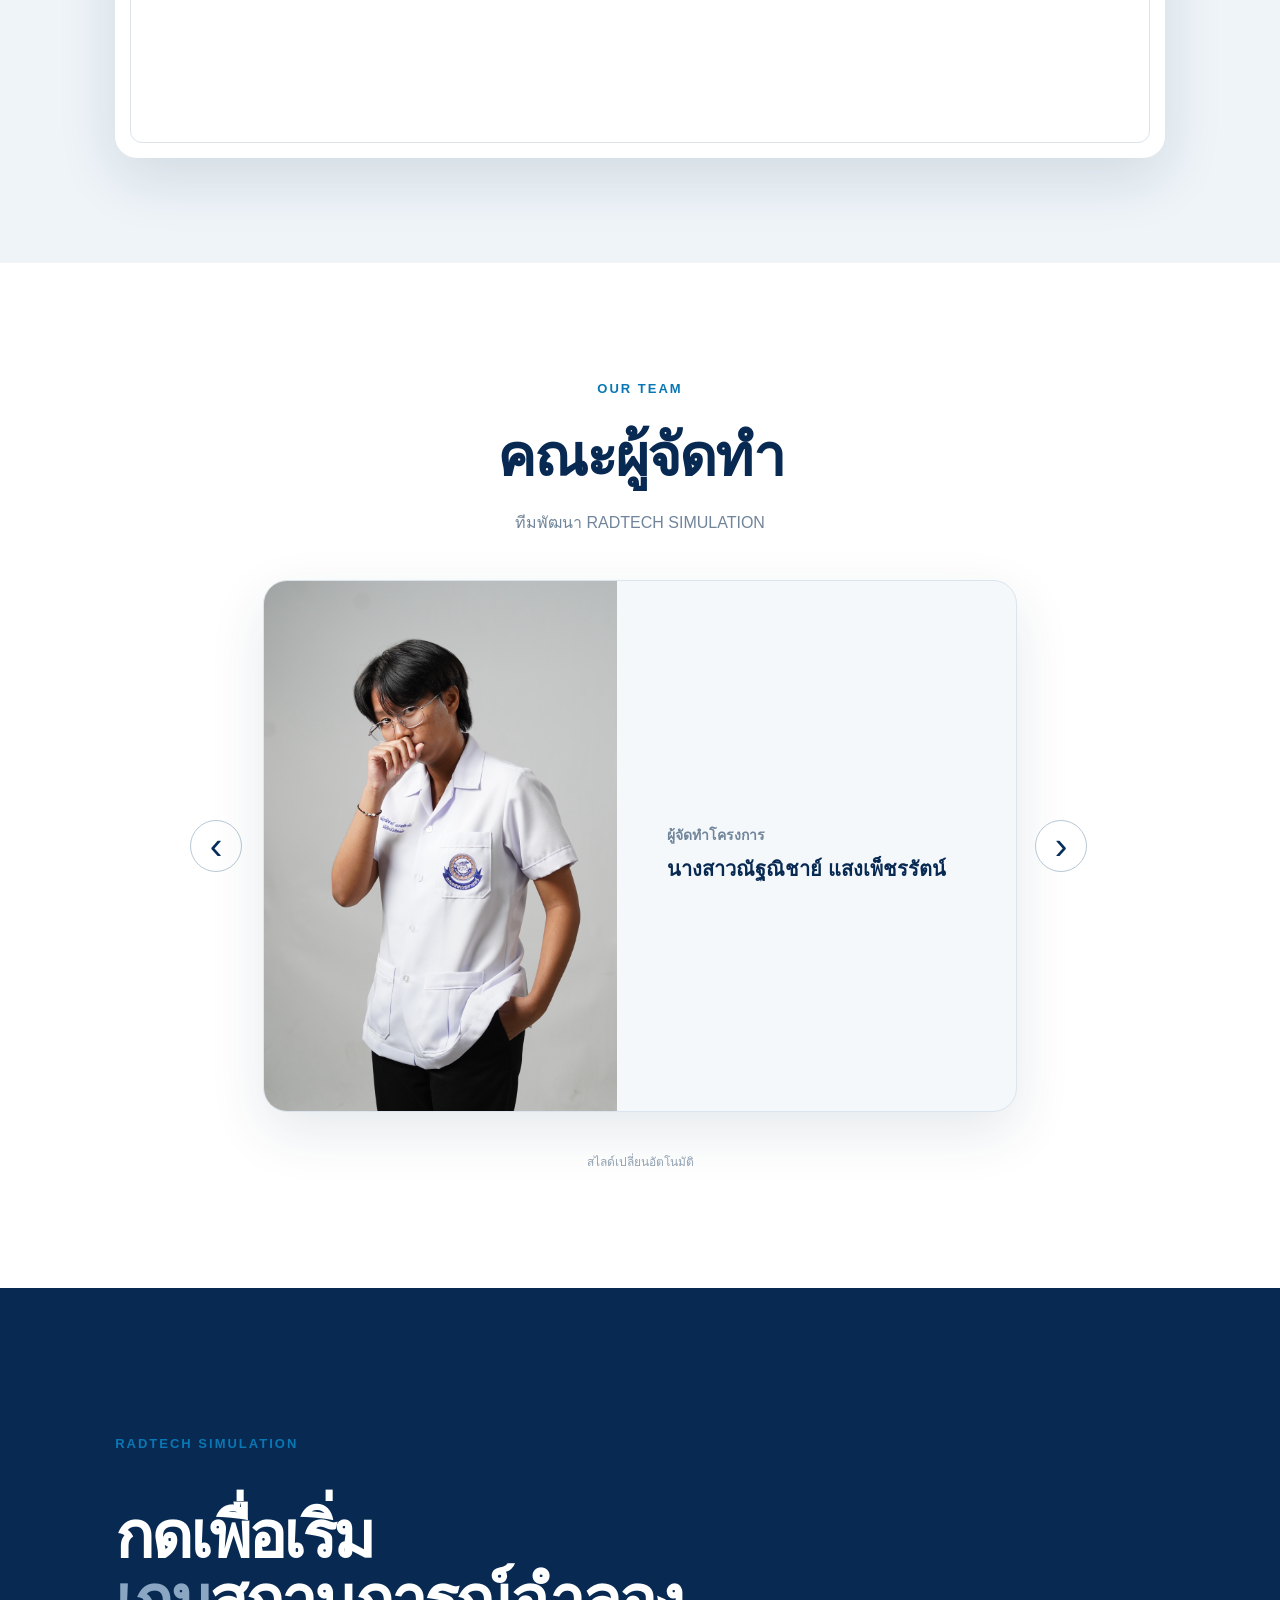
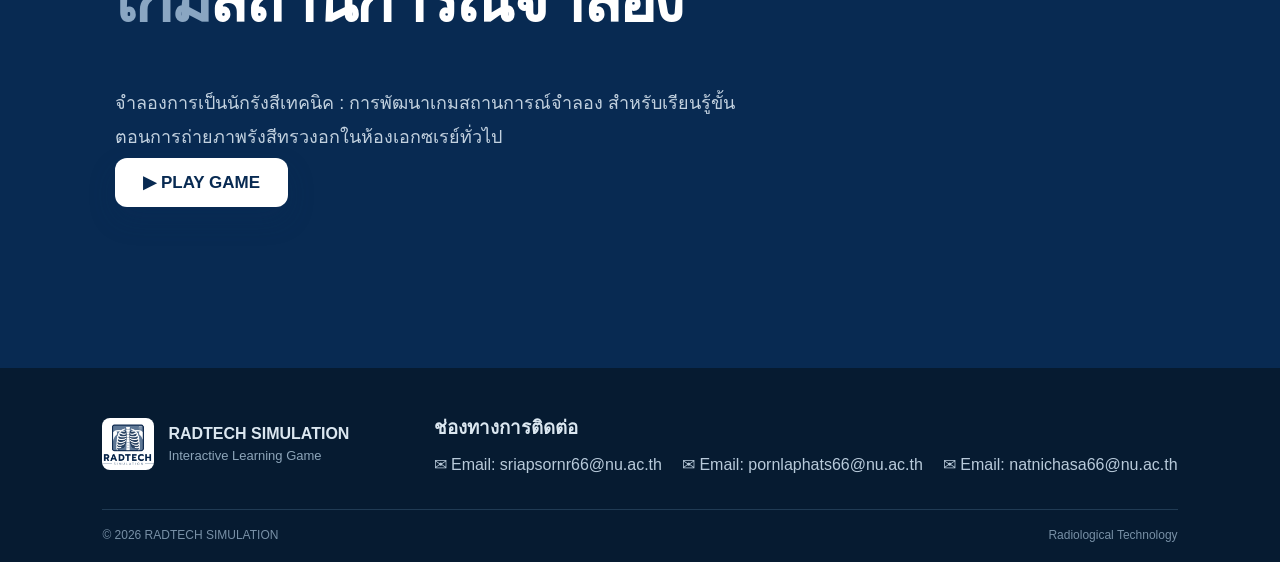
==== commit 3302b26d: "Update index.html" ====
--- a/index.html
+++ b/index.html
@@ -85,7 +85,6 @@
         <img id="memberImage" src="member1.jpg" alt="">
       </div>
       <div class="member-info">
-        <div class="member-number" id="memberNumber">01 / 04</div>
         <div class="member-label" id="memberLabel">ผู้จัดทำโครงการ</div>
         <h3 id="memberName">นางสาวณัฐณิชาย์ แสงเพ็ชรรัตน์</h3>
       </div>
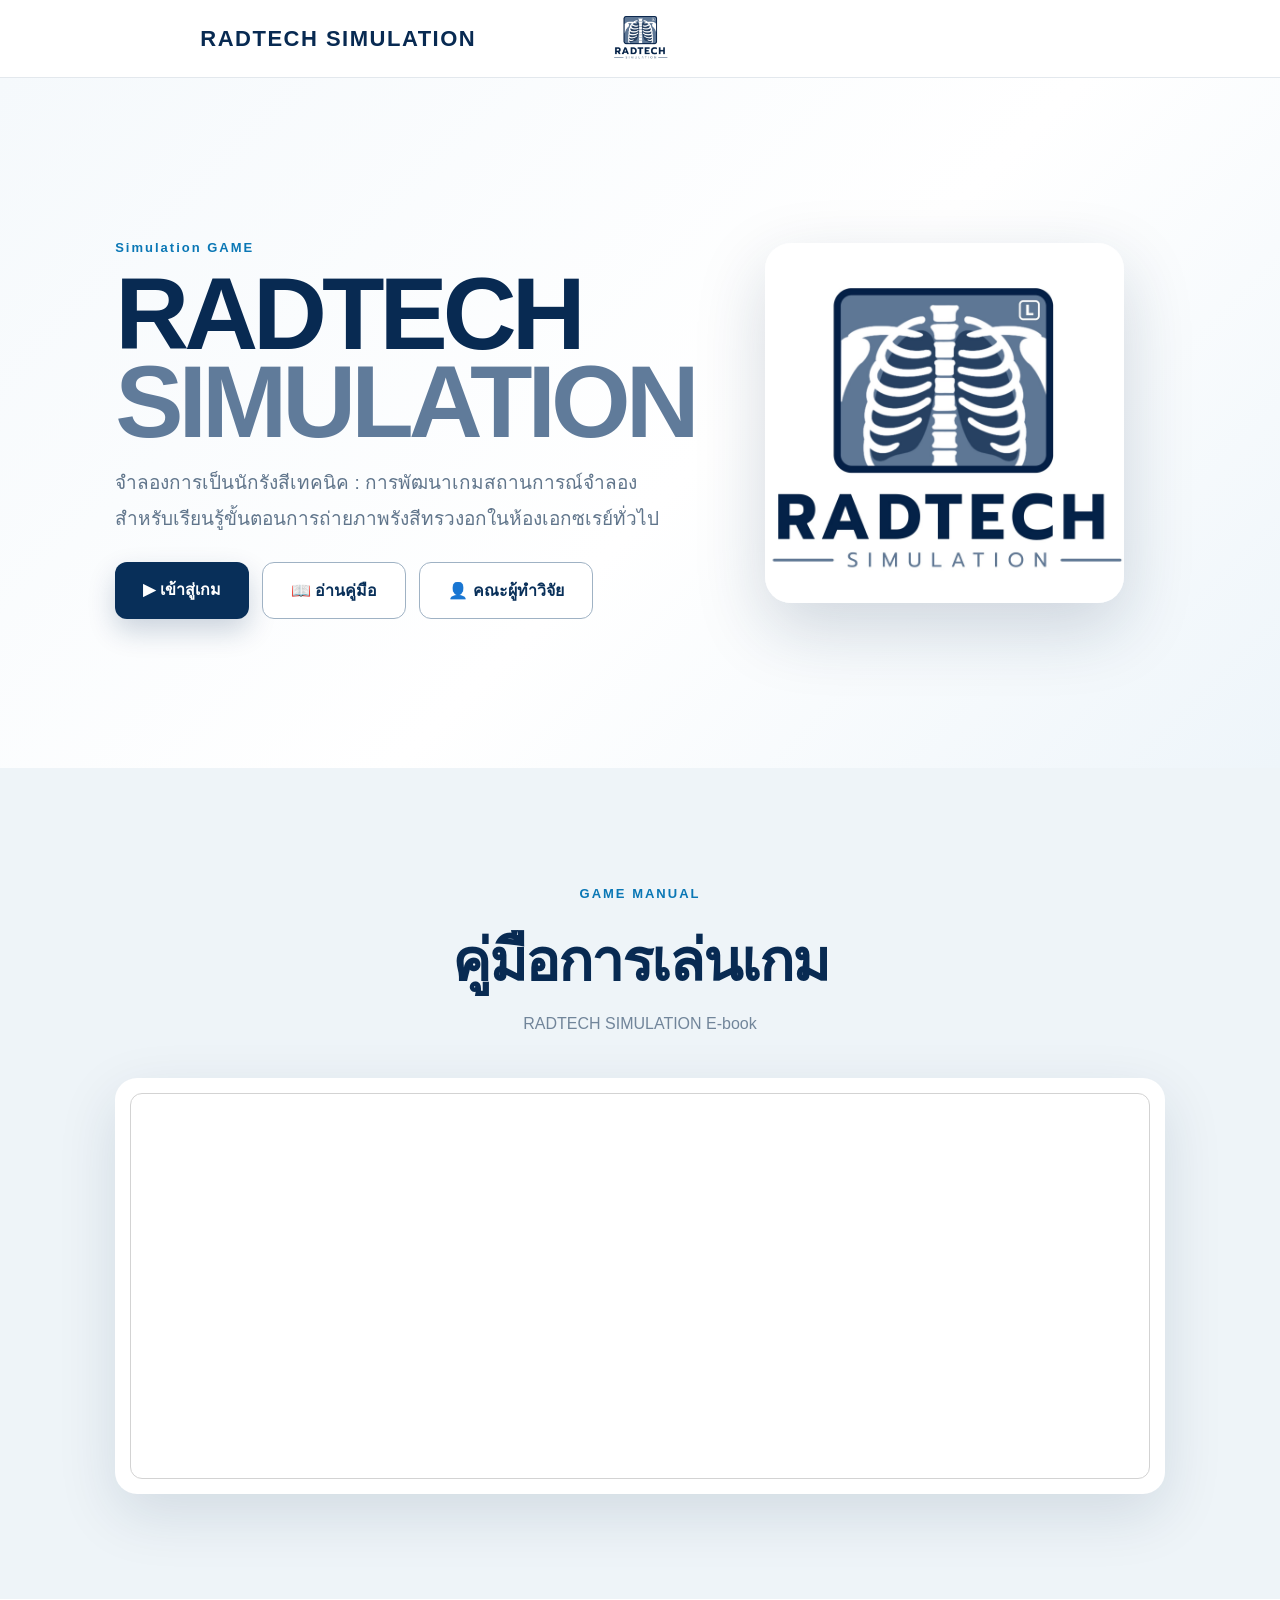
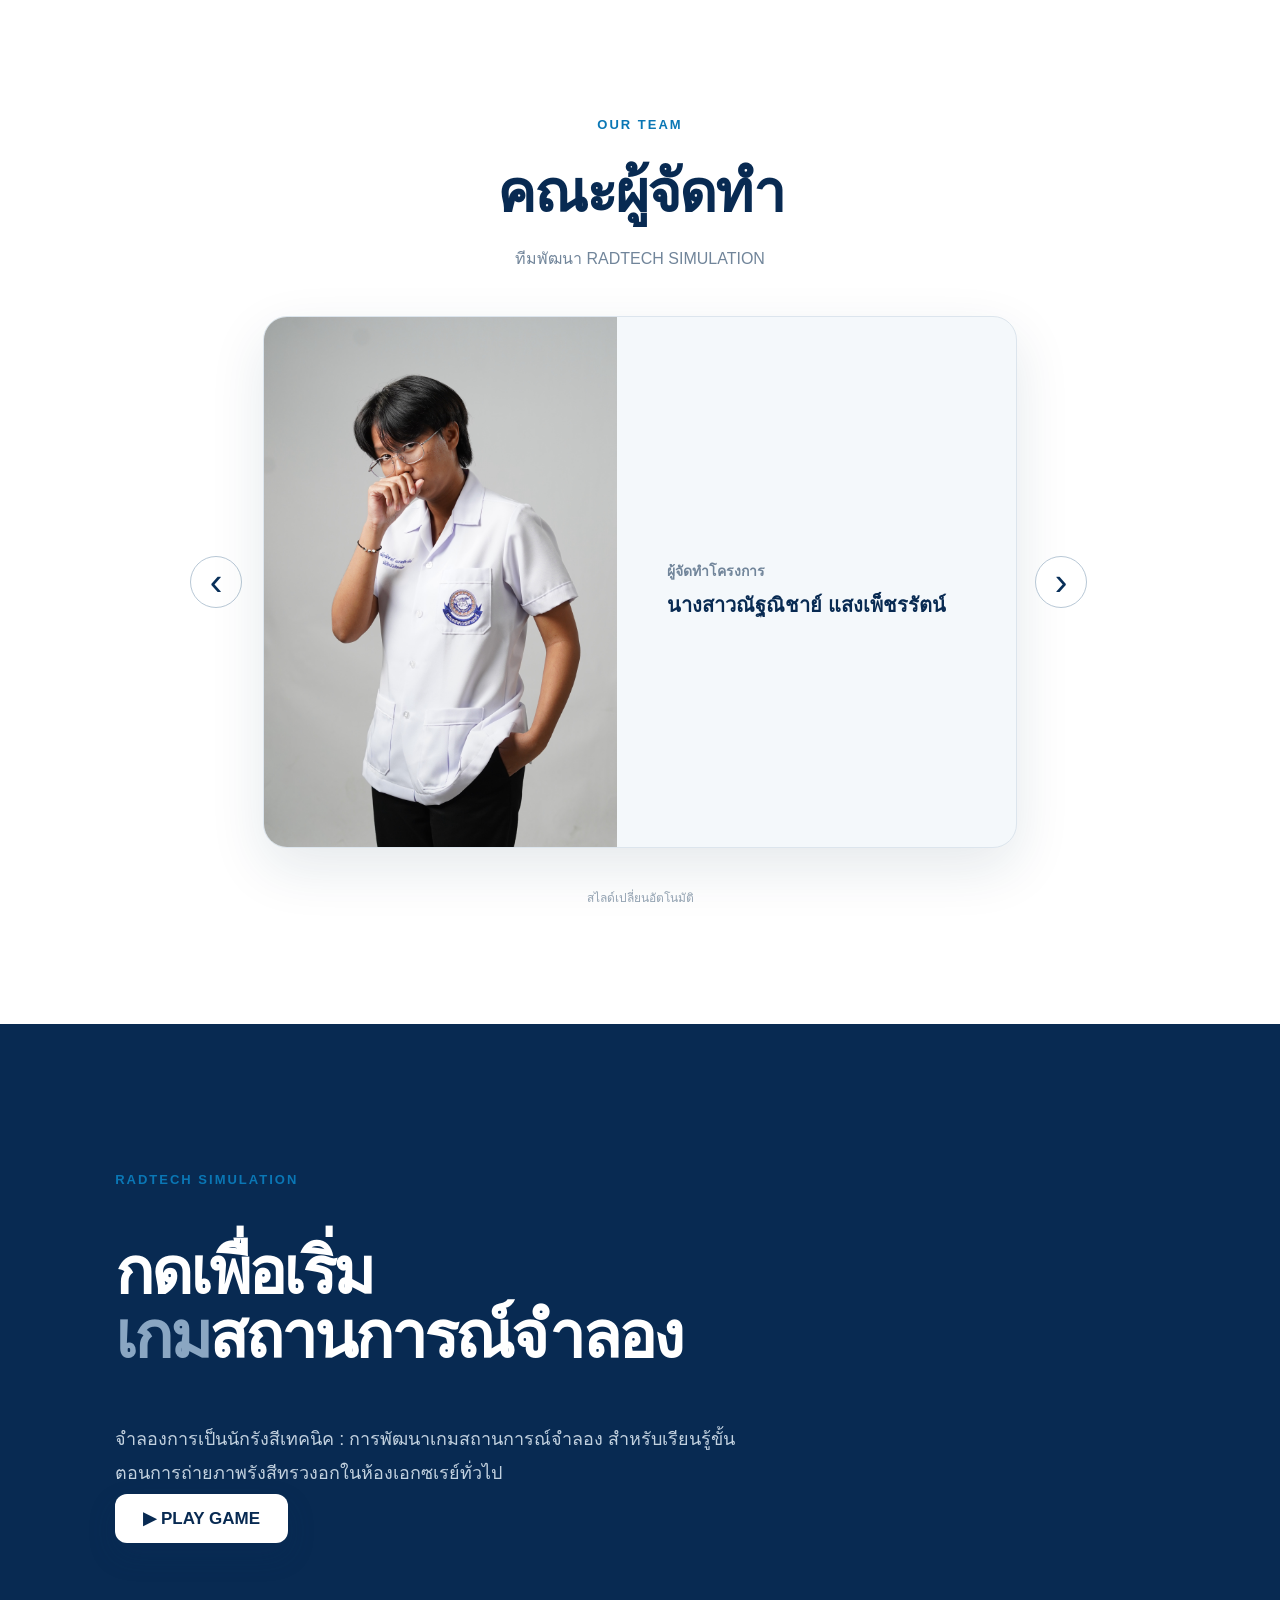
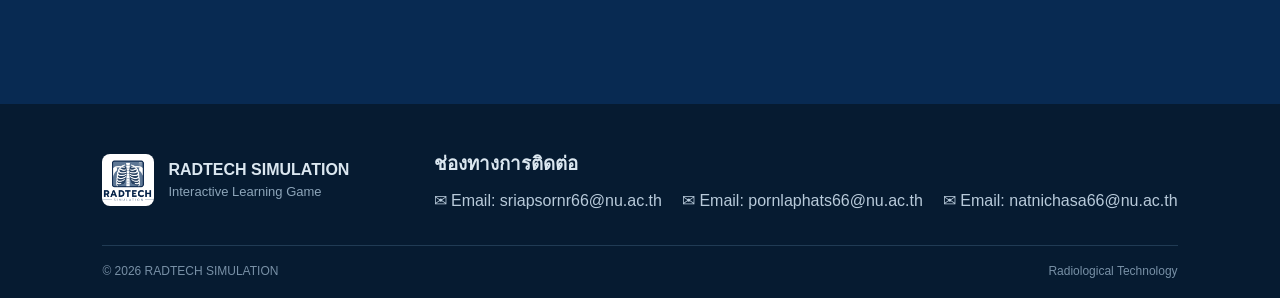
==== commit 13c5d243: "update Ebook" ====
--- a/index.html
+++ b/index.html
@@ -50,7 +50,6 @@
   </div>
 </section>
 
-
 <section id="ebook" class="section ebook-section">
   <div class="section-heading">
     <p>GAME MANUAL</p>
@@ -64,12 +63,11 @@
       allow="autoplay; fullscreen; clipboard-write"
       scrolling="no"
       class="fp-iframe"
-      src="https://heyzine.com/flip-book/8b593a2b50.html"
-      title="RADTECH SIMULATION Game Manual">
+      style="border: 1px solid lightgray; width: 100%; height: 386px;"
+      src="https://heyzine.com/flip-book/8b593a2b50.html">
     </iframe>
   </div>
 </section>
-
   <section id="team" class="section team-section">
   <div class="section-heading">
     <p>OUR TEAM</p>
